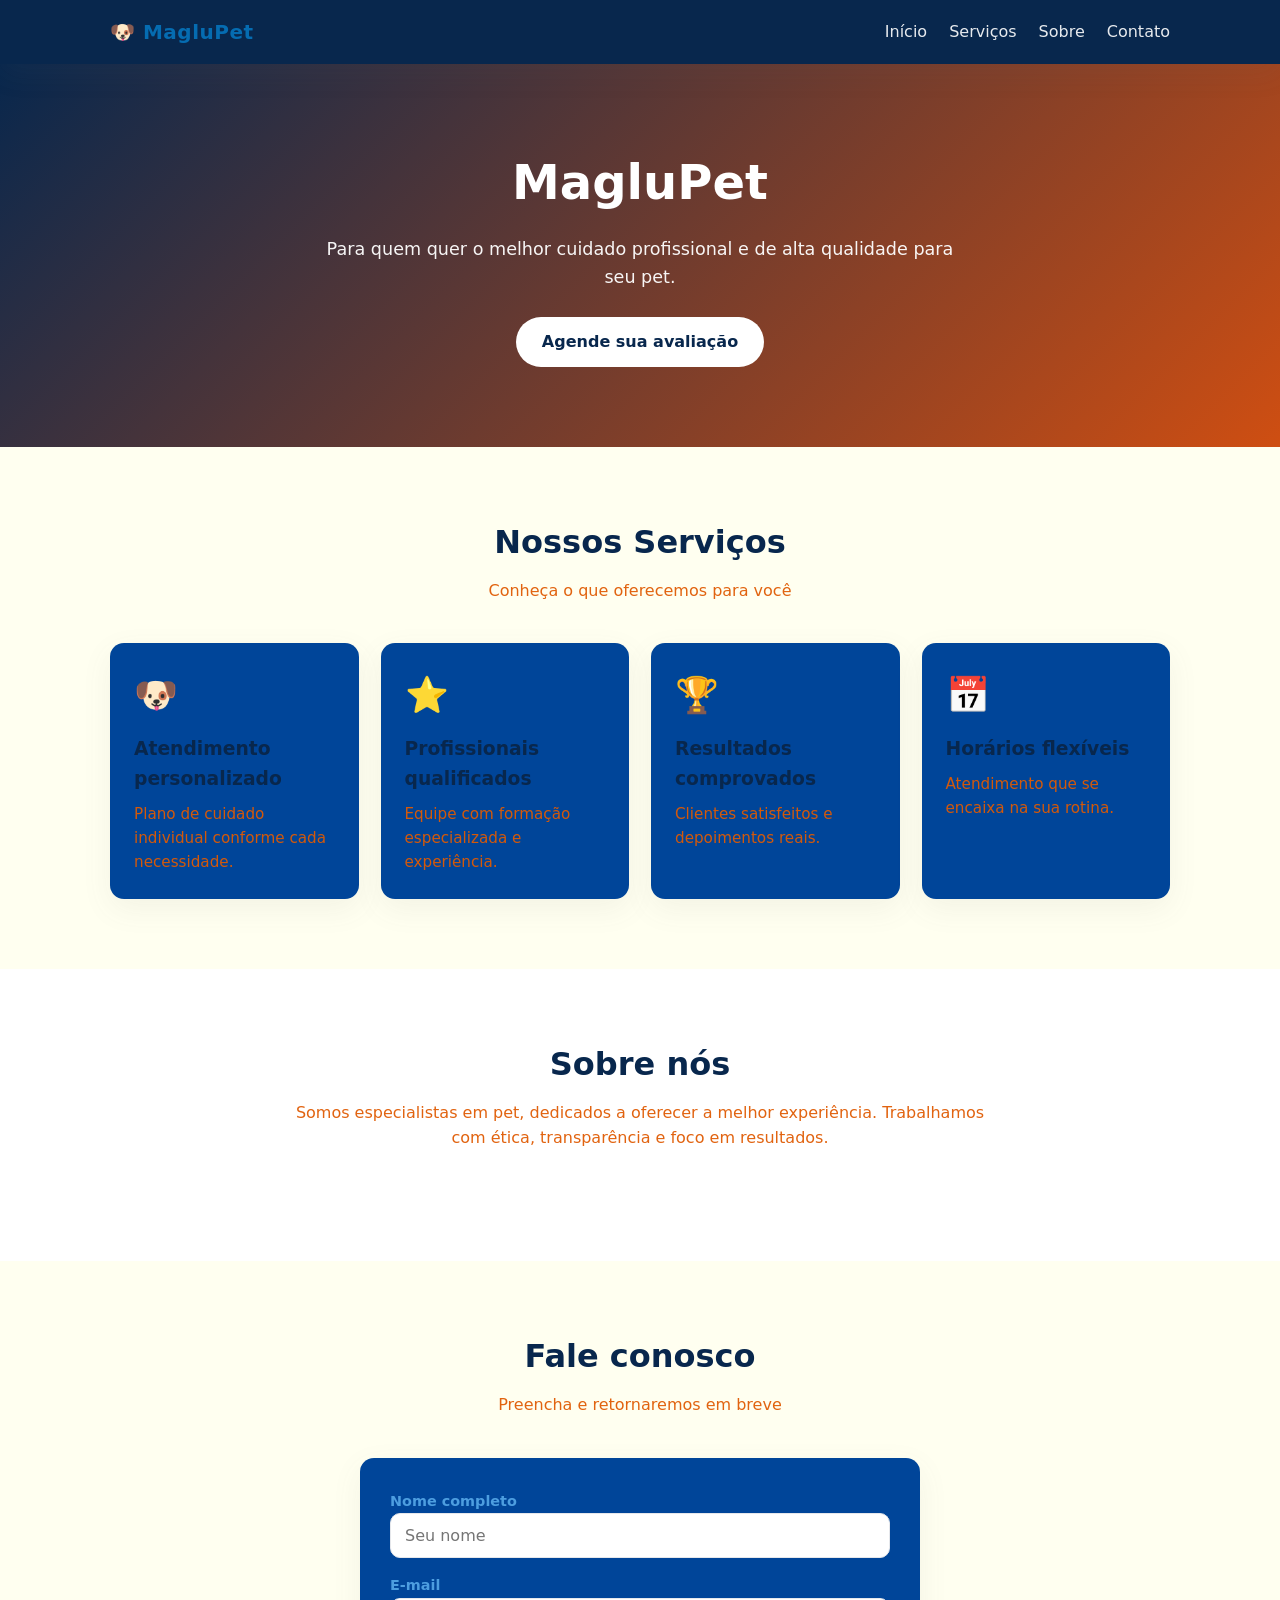
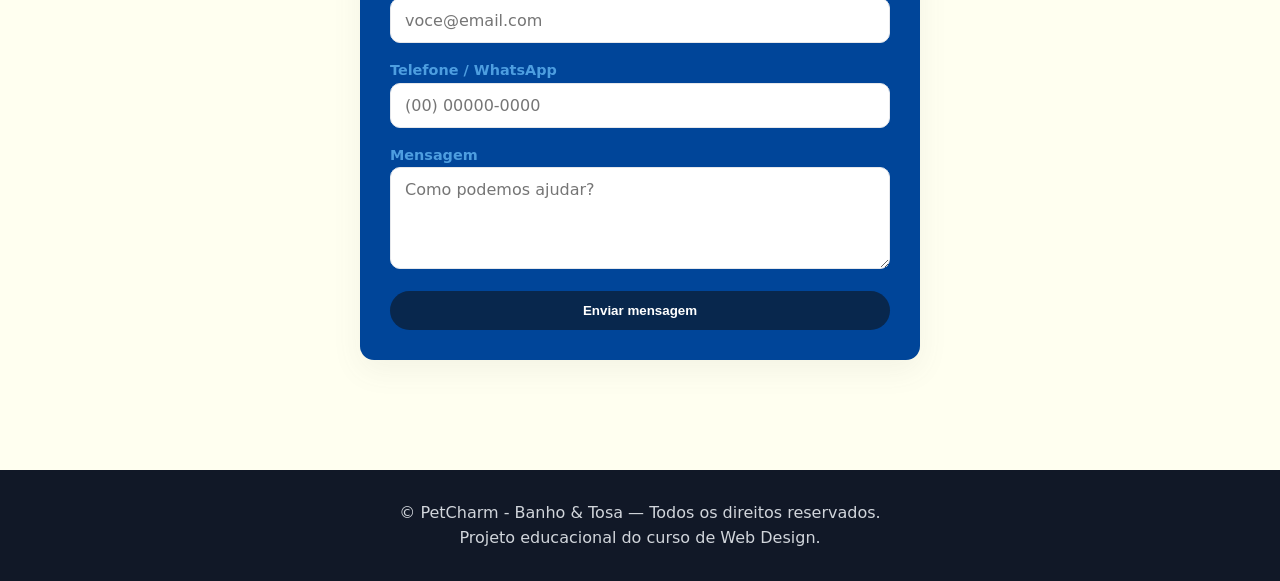
==== projetos-final-2026-2/14-petshop/index.html @ 82dac6c3 "petshop" ====
<!DOCTYPE html>
<!--
  MagluPet - Banho & Tosa
  Projeto didático do curso de Web Design.
  Estrutura: header, hero, serviços (cards), sobre, contato (form), footer.
-->
<html lang="pt-BR">
<head>
  <meta charset="UTF-8" />
  <!-- viewport torna o site responsivo no celular -->
  <meta name="viewport" content="width=device-width, initial-scale=1.0" />
  <title>MagluPet</title>
  <meta name="description" content="Para quem quer o melhor cuidado profissional e de alta qualidade para seu pet." />
  <link rel="stylesheet" href="styles.css" />
</head>
<body>

  <!-- CABEÇALHO com navegação -->
  <header class="site-header">
    <div class="nav">
      <div class="logo">🐶 MagluPet</div>
      <button class="menu-toggle" aria-label="Abrir menu">☰</button>
      <ul id="menu">
        <li><a href="#inicio">Início</a></li>
        <li><a href="#servicos">Serviços</a></li>
        <li><a href="#sobre">Sobre</a></li>
        <li><a href="#contato">Contato</a></li>
      </ul>
    </div>
  </header>

  <!-- HERO: primeira impressão do site -->
  <section class="hero" id="inicio">
    <h1>MagluPet</h1>
    <p>Para quem quer o melhor cuidado profissional e de alta qualidade para seu pet.</p>
    <a href="#contato" class="btn">Agende sua avaliação</a>
  </section>

  <!-- SERVIÇOS em formato de cards -->
  <section id="servicos">
    <div class="container">
      <h2>Nossos Serviços</h2>
      <p class="subtitle">Conheça o que oferecemos para você</p>
      <div class="grid">
        <article class="card">
          <div class="icon">🐶</div>
          <h3>Atendimento personalizado</h3>
          <p>Plano de cuidado individual conforme cada necessidade.</p>
        </article>
        <article class="card">
          <div class="icon">⭐</div>
          <h3>Profissionais qualificados</h3>
          <p>Equipe com formação especializada e experiência.</p>
        </article>
        <article class="card">
          <div class="icon">🏆</div>
          <h3>Resultados comprovados</h3>
          <p>Clientes satisfeitos e depoimentos reais.</p>
        </article>
        <article class="card">
          <div class="icon">📅</div>
          <h3>Horários flexíveis</h3>
          <p>Atendimento que se encaixa na sua rotina.</p>
        </article>
      </div>
    </div>
  </section>

  <!-- SOBRE -->
  <section id="sobre" style="background:#fff;">
    <div class="container">
      <h2>Sobre nós</h2>
      <p class="subtitle" style="max-width:720px; margin-left:auto; margin-right:auto;">
        Somos especialistas em pet, dedicados a oferecer a melhor
        experiência. Trabalhamos com ética, transparência e foco em resultados.
      </p>
    </div>
  </section>

  <!-- CONTATO com formulário -->
  <section id="contato">
    <div class="container">
      <h2>Fale conosco</h2>
      <p class="subtitle">Preencha e retornaremos em breve</p>
      <form class="contact" id="formContato" novalidate>
        <div>
          <label for="nome">Nome completo</label>
          <input type="text" id="nome" name="nome" required placeholder="Seu nome" />
        </div>
        <div>
          <label for="email">E-mail</label>
          <input type="email" id="email" name="email" required placeholder="voce@email.com" />
        </div>
        <div>
          <label for="telefone">Telefone / WhatsApp</label>
          <input type="tel" id="telefone" name="telefone" placeholder="(00) 00000-0000" />
        </div>
        <div>
          <label for="mensagem">Mensagem</label>
          <textarea id="mensagem" name="mensagem" rows="4" required placeholder="Como podemos ajudar?"></textarea>
        </div>
        <button type="submit" class="btn primary">Enviar mensagem</button>
        <div class="mensagem-feedback" id="feedback"></div>
      </form>
    </div>
  </section>

  <footer>
    <p>© <span id="ano"></span> PetCharm - Banho & Tosa — Todos os direitos reservados.</p>
    <p>Projeto educacional do curso de Web Design.</p>
  </footer>

  <script src="script.js"></script>
</body>
</html>
---- projetos-final-2026-2/14-petshop/styles.css ----
/* =========================================================
   PetCharm - Banho & Tosa
   Folha de estilos principal.
   Conceitos: variáveis CSS, seletores, flexbox, grid,
   responsividade, transições e hover.
   ========================================================= */

/* Variáveis (Custom Properties) — facilitam manter o tema */
:root {
  --primary: #08274d;
  --accent: #cc4405f1;
  --bg: #fffff0;
  --text: hsl(207, 70%, 59%);
  --muted:#df5a02f1;
  --card: #004599;
  --radius: 14px;
  --shadow: 0 10px 30px rgba(105, 104, 104, 0.08);
  --container: 1100px;
}

/* Reset simples para padronizar entre navegadores */
* { box-sizing: border-box; margin: 0; padding: 0; }

html { scroll-behavior: smooth; } /* rolagem suave para âncoras */

body {
  font-family: 'Segoe UI', system-ui, -apple-system, sans-serif;
  background: var(--bg);
  color: var(--text);
  line-height: 1.6;
}

img { max-width: 100%; display: block; }

/* Container central reutilizável */
.container {
  max-width: var(--container);
  margin: 0 auto;
  padding: 0 20px;
}

/* ---------- HEADER / NAV ---------- */
header.site-header {
  background: var(--primary);
  color: #056cb1;
  position: sticky; /* fixa ao rolar */
  top: 0;
  z-index: 50;
  box-shadow: var(--shadow);
}
.nav {
  display: flex;
  align-items: center;
  justify-content: space-between;
  padding: 16px 20px;
  max-width: var(--container);
  margin: 0 auto;
}
.nav .logo { font-weight: 800; font-size: 1.25rem; letter-spacing: .5px; }
.nav ul { display: flex; gap: 22px; list-style: none; }
.nav a { color: #fff; text-decoration: none; opacity: .9; transition: opacity .2s; }
.nav a:hover { opacity: 1; text-decoration: underline; }

/* botão hambúrguer (mobile) */
.menu-toggle {
  display: none;
  background: transparent;
  border: 0;
  color: #fff;
  font-size: 1.6rem;
  cursor: pointer;
}

/* ---------- HERO ---------- */
.hero {
  background: linear-gradient(135deg, var(--primary), var(--accent));
  color: #fff;
  padding: 80px 20px;
  text-align: center;
}
.hero h1 { font-size: clamp(1.8rem, 4vw, 3rem); margin-bottom: 14px; }
.hero p { font-size: 1.1rem; max-width: 640px; margin: 0 auto 26px; opacity: .95; }

/* botão reutilizável */
.btn {
  display: inline-block;
  background: #fff;
  color: var(--primary);
  padding: 12px 26px;
  border-radius: 999px;
  text-decoration: none;
  font-weight: 700;
  border: 0;
  cursor: pointer;
  transition: transform .15s ease, box-shadow .15s ease;
}
.btn:hover { transform: translateY(-2px); box-shadow: var(--shadow); }
.btn.primary { background: var(--primary); color: #fff; }

/* ---------- SEÇÕES ---------- */
section { padding: 70px 0; }
section h2 {
  text-align: center;
  font-size: 2rem;
  margin-bottom: 10px;
  color: var(--primary);
}
section .subtitle {
  text-align: center;
  color: var(--muted);
  margin-bottom: 40px;
}

/* Grid de cards reutilizável */
.grid {
  display: grid;
  grid-template-columns: repeat(auto-fit, minmax(240px, 1fr));
  gap: 22px;
}
.card {
  background: var(--card);
  border-radius: var(--radius);
  padding: 24px;
  box-shadow: var(--shadow);
  transition: transform .2s;
}
.card:hover { transform: translateY(-6px); }
.card .icon { font-size: 2.2rem; margin-bottom: 10px; }
.card h3 { color: var(--primary); margin-bottom: 8px; }
.card p { color: var(--muted); font-size: .95rem; }

/* ---------- FORMULÁRIO ---------- */
form.contact {
  max-width: 560px;
  margin: 0 auto;
  background: var(--card);
  padding: 30px;
  border-radius: var(--radius);
  box-shadow: var(--shadow);
  display: grid;
  gap: 14px;
}
form.contact label { font-weight: 600; font-size: .9rem; }
form.contact input,
form.contact select,
form.contact textarea {
  width: 100%;
  padding: 12px 14px;
  border: 1px solid #e5e7eb;
  border-radius: 10px;
  font-family: inherit;
  font-size: 1rem;
  transition: border-color .2s, box-shadow .2s;
}
form.contact input:focus,
form.contact textarea:focus,
form.contact select:focus {
  outline: none;
  border-color: var(--primary);
  box-shadow: 0 0 0 3px color-mix(in srgb, var(--primary) 20%, transparent);
}

.mensagem-feedback {
  margin-top: 14px;
  padding: 12px;
  border-radius: 10px;
  background: #ecfdf5;
  color: #065f46;
  text-align: center;
  display: none;
}
.mensagem-feedback.erro { background: #fef2f2; color: #991b1b; }

/* ---------- FOOTER ---------- */
footer {
  background: #111827;
  color: #d1d5db;
  text-align: center;
  padding: 30px 20px;
  margin-top: 40px;
}
footer a { color: var(--accent); text-decoration: none; }

/* ---------- RESPONSIVO ---------- */
@media (max-width: 720px) {
  .nav ul {
    display: none;
    position: absolute;
    top: 60px; left: 0; right: 0;
    flex-direction: column;
    background: var(--primary);
    padding: 14px 20px;
    gap: 12px;
  }
  .nav ul.open { display: flex; }
  .menu-toggle { display: block; }
}
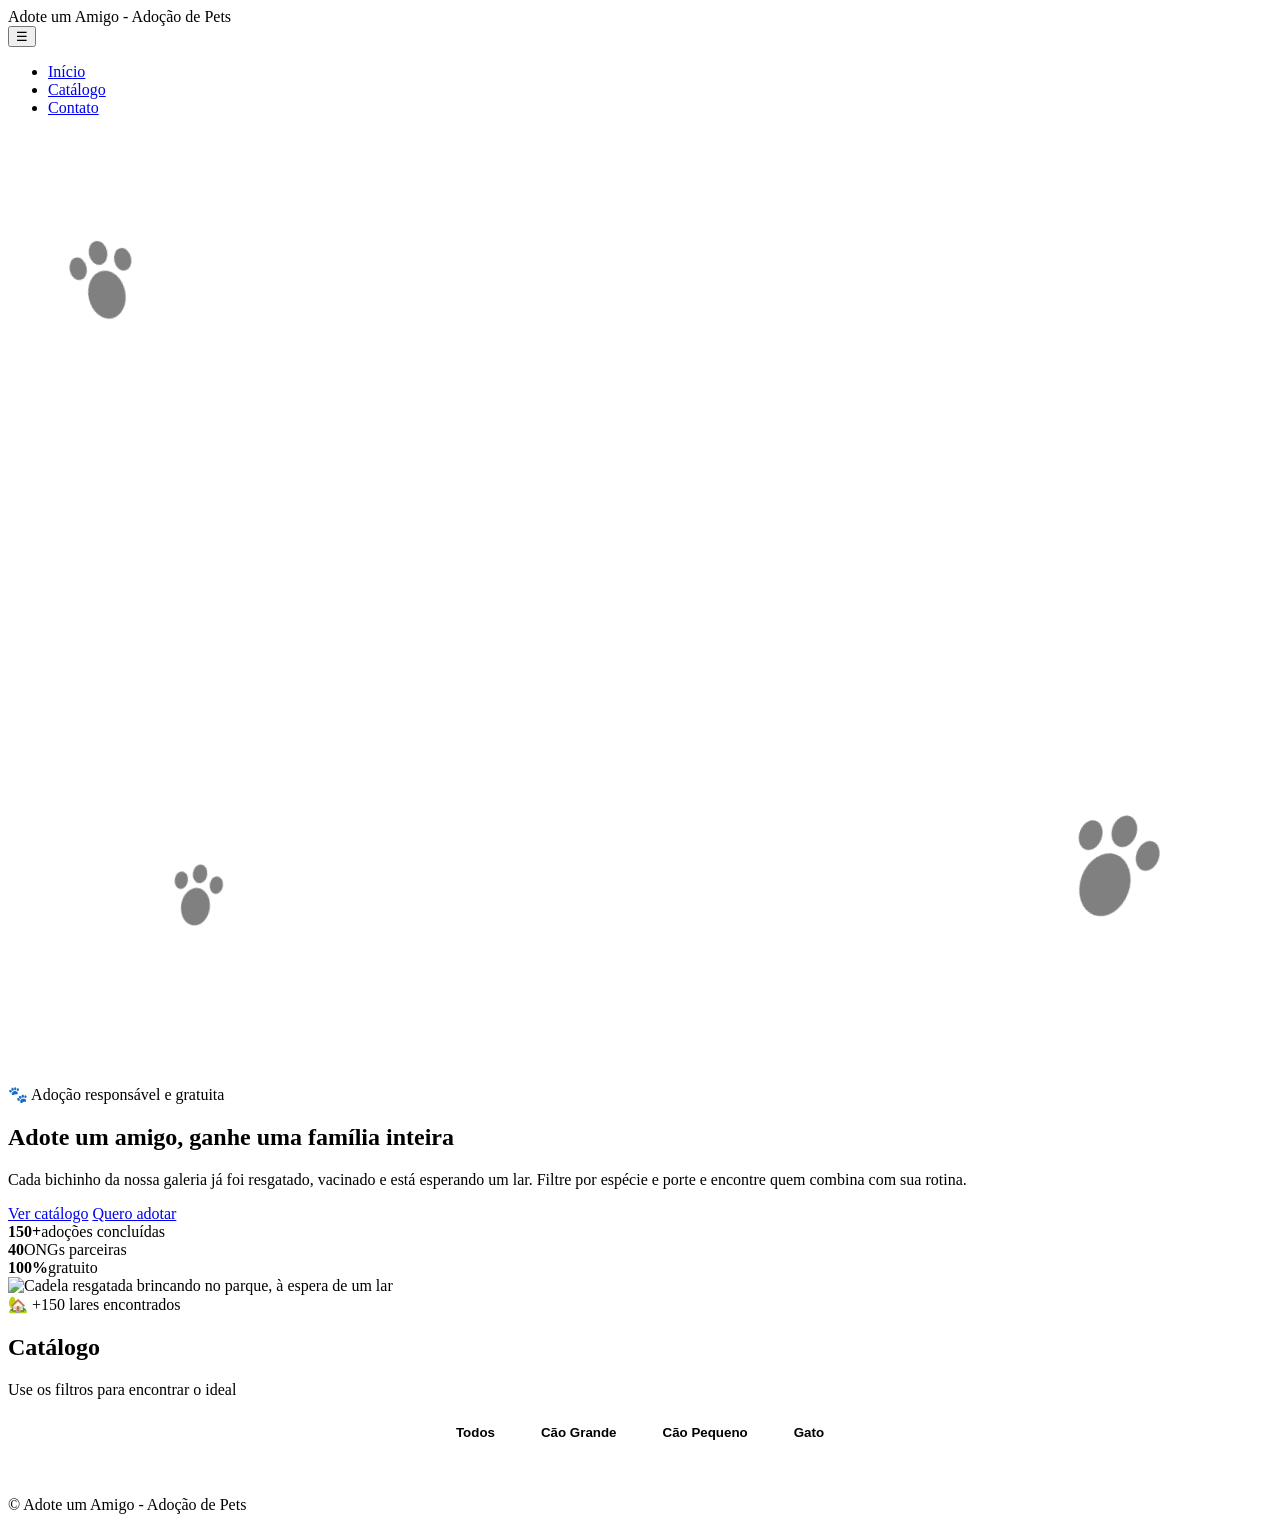
==== commit df0f9384: "projeto-final-adoção" ====
--- a/projetos-final-2026-2/14-petshop/index.html
+++ b/projetos-final-2026-2/14-petshop/index.html
@@ -1,115 +1,121 @@
 <!DOCTYPE html>
-<!--
-  MagluPet - Banho & Tosa
-  Projeto didático do curso de Web Design.
-  Estrutura: header, hero, serviços (cards), sobre, contato (form), footer.
--->
+<!-- Adote um Amigo - Adoção de Pets — Catálogo com filtros (JavaScript) -->
 <html lang="pt-BR">
 <head>
   <meta charset="UTF-8" />
-  <!-- viewport torna o site responsivo no celular -->
   <meta name="viewport" content="width=device-width, initial-scale=1.0" />
-  <title>MagluPet</title>
-  <meta name="description" content="Para quem quer o melhor cuidado profissional e de alta qualidade para seu pet." />
-  <link rel="stylesheet" href="styles.css" />
+  <title>MAGLU Pet Center - Adoção de Pets</title>
+  <meta name="description" content="Galeria de animais com filtro de espécie/porte." />
+  <link rel="preconnect" href="https://fonts.googleapis.com" />
+  <link rel="preconnect" href="https://fonts.gstatic.com" crossorigin />
+  <link href="https://fonts.googleapis.com/css2?family=Baloo+2:wght@500;600;700;800&display=swap" rel="stylesheet" />
+  <link rel="stylesheet" href="estilo/styles.css" />
+  <style>
+    .filtros { display:flex; flex-wrap:wrap; gap:10px; justify-content:center; margin-bottom:30px; }
+    .filtro-btn {
+      padding:10px 18px; border:2px solid var(--primary); background:#fff;
+      color:var(--primary); border-radius:999px; cursor:pointer; font-weight:600;
+      transition: all .2s;
+    }
+    .filtro-btn:hover, .filtro-btn.ativo { background:var(--primary); color:#fff; }
+    .catalogo { display:grid; grid-template-columns:repeat(auto-fit,minmax(220px,1fr)); gap:20px; }
+    .item-card {
+      background:#fff; border-radius:var(--radius); padding:20px;
+      box-shadow:var(--shadow); text-align:center;
+    }
+    .item-card .img { font-size:4rem; margin-bottom:10px; }
+    .item-card .preco { color:var(--primary); font-weight:800; font-size:1.2rem; margin-top:8px; }
+    .vazio { text-align:center; color:var(--muted); padding:40px; }
+  </style>
 </head>
 <body>
-
-  <!-- CABEÇALHO com navegação -->
   <header class="site-header">
     <div class="nav">
-      <div class="logo">🐶 MagluPet</div>
-      <button class="menu-toggle" aria-label="Abrir menu">☰</button>
+      <div class="logo">Adote um Amigo - Adoção de Pets</div>
+      <button class="menu-toggle" aria-label="Menu">☰</button>
       <ul id="menu">
         <li><a href="#inicio">Início</a></li>
-        <li><a href="#servicos">Serviços</a></li>
-        <li><a href="#sobre">Sobre</a></li>
+        <li><a href="#catalogo">Catálogo</a></li>
         <li><a href="#contato">Contato</a></li>
       </ul>
     </div>
   </header>
 
-  <!-- HERO: primeira impressão do site -->
   <section class="hero" id="inicio">
-    <h1>MagluPet</h1>
-    <p>Para quem quer o melhor cuidado profissional e de alta qualidade para seu pet.</p>
-    <a href="#contato" class="btn">Agende sua avaliação</a>
-  </section>
+    <svg class="hero-paws" viewBox="0 0 800 600" preserveAspectRatio="xMidYMid slice" aria-hidden="true">
+      <g fill="var(--primary)" opacity="0.5">
+        <g transform="translate(60,90) scale(0.9) rotate(-12)">
+          <ellipse cx="0" cy="14" rx="13" ry="17"/>
+          <ellipse cx="-16" cy="-8" rx="6" ry="8"/>
+          <ellipse cx="0" cy="-16" rx="6.5" ry="8.5"/>
+          <ellipse cx="16" cy="-8" rx="6" ry="8"/>
+        </g>
+        <g transform="translate(700,460) scale(1.2) rotate(20)">
+          <ellipse cx="0" cy="14" rx="13" ry="17"/>
+          <ellipse cx="-16" cy="-8" rx="6" ry="8"/>
+          <ellipse cx="0" cy="-16" rx="6.5" ry="8.5"/>
+          <ellipse cx="16" cy="-8" rx="6" ry="8"/>
+        </g>
+        <g transform="translate(120,480) scale(0.7) rotate(8)">
+          <ellipse cx="0" cy="14" rx="13" ry="17"/>
+          <ellipse cx="-16" cy="-8" rx="6" ry="8"/>
+          <ellipse cx="0" cy="-16" rx="6.5" ry="8.5"/>
+          <ellipse cx="16" cy="-8" rx="6" ry="8"/>
+        </g>
+      </g>
+    </svg>
 
-  <!-- SERVIÇOS em formato de cards -->
-  <section id="servicos">
-    <div class="container">
-      <h2>Nossos Serviços</h2>
-      <p class="subtitle">Conheça o que oferecemos para você</p>
-      <div class="grid">
-        <article class="card">
-          <div class="icon">🐶</div>
-          <h3>Atendimento personalizado</h3>
-          <p>Plano de cuidado individual conforme cada necessidade.</p>
-        </article>
-        <article class="card">
-          <div class="icon">⭐</div>
-          <h3>Profissionais qualificados</h3>
-          <p>Equipe com formação especializada e experiência.</p>
-        </article>
-        <article class="card">
-          <div class="icon">🏆</div>
-          <h3>Resultados comprovados</h3>
-          <p>Clientes satisfeitos e depoimentos reais.</p>
-        </article>
-        <article class="card">
-          <div class="icon">📅</div>
-          <h3>Horários flexíveis</h3>
-          <p>Atendimento que se encaixa na sua rotina.</p>
-        </article>
+    <div class="hero-inner container">
+      <div class="hero-text">
+        <span class="hero-pill">🐾 Adoção responsável e gratuita</span>
+        <h1>Adote um amigo, ganhe uma família inteira</h1>
+        <p class="lead">Cada bichinho da nossa galeria já foi resgatado, vacinado e está esperando um lar. Filtre por espécie e porte e encontre quem combina com sua rotina.</p>
+        <div class="hero-actions">
+          <a href="#catalogo" class="btn primary">Ver catálogo</a>
+          <a href="mailto:contato@adoteumamigo.com.br" class="link-ghost">Quero adotar</a>
+        </div>
+        <div class="hero-stats">
+          <div><strong>150+</strong><span>adoções concluídas</span></div>
+          <div><strong>40</strong><span>ONGs parceiras</span></div>
+          <div><strong>100%</strong><span>gratuito</span></div>
+        </div>
+      </div>
+      <div class="hero-media">
+        <div class="hero-blob">
+          <img src="imagens/banner.jpg" alt="Cadela resgatada brincando no parque, à espera de um lar" />
+        </div>
+        <span class="hero-chip">🏡 +150 lares encontrados</span>
       </div>
     </div>
   </section>
 
-  <!-- SOBRE -->
-  <section id="sobre" style="background:#fff;">
+  <section id="catalogo">
     <div class="container">
-      <h2>Sobre nós</h2>
-      <p class="subtitle" style="max-width:720px; margin-left:auto; margin-right:auto;">
-        Somos especialistas em pet, dedicados a oferecer a melhor
-        experiência. Trabalhamos com ética, transparência e foco em resultados.
-      </p>
+      <h2>Catálogo</h2>
+      <p class="subtitle">Use os filtros para encontrar o ideal</p>
+      <div class="filtros" id="filtros"><button class="filtro-btn" data-filtro="Todos">Todos</button><button class="filtro-btn" data-filtro="Cão Grande">Cão Grande</button><button class="filtro-btn" data-filtro="Cão Pequeno">Cão Pequeno</button><button class="filtro-btn" data-filtro="Gato">Gato</button></div>
+      <div class="catalogo" id="lista"></div>
     </div>
   </section>
 
-  <!-- CONTATO com formulário -->
-  <section id="contato">
-    <div class="container">
-      <h2>Fale conosco</h2>
-      <p class="subtitle">Preencha e retornaremos em breve</p>
-      <form class="contact" id="formContato" novalidate>
-        <div>
-          <label for="nome">Nome completo</label>
-          <input type="text" id="nome" name="nome" required placeholder="Seu nome" />
-        </div>
-        <div>
-          <label for="email">E-mail</label>
-          <input type="email" id="email" name="email" required placeholder="voce@email.com" />
-        </div>
-        <div>
-          <label for="telefone">Telefone / WhatsApp</label>
-          <input type="tel" id="telefone" name="telefone" placeholder="(00) 00000-0000" />
-        </div>
-        <div>
-          <label for="mensagem">Mensagem</label>
-          <textarea id="mensagem" name="mensagem" rows="4" required placeholder="Como podemos ajudar?"></textarea>
-        </div>
-        <button type="submit" class="btn primary">Enviar mensagem</button>
-        <div class="mensagem-feedback" id="feedback"></div>
-      </form>
-    </div>
-  </section>
+  <footer><p>© <span id="ano"></span> Adote um Amigo - Adoção de Pets</p></footer>
 
-  <footer>
-    <p>© <span id="ano"></span> PetCharm - Banho & Tosa — Todos os direitos reservados.</p>
-    <p>Projeto educacional do curso de Web Design.</p>
-  </footer>
-
-  <script src="script.js"></script>
+  <!-- Dados do catálogo embarcados (em projetos reais viria de uma API) -->
+  <script>
+    window.ITENS = [
+      {"nome": "Thor", "categoria": "Cão Grande", "preco": "3 anos", "foto": "imagens/img1.png"},
+      {"nome": "Mimi", "categoria": "Gato", "preco": "2 anos", "foto": "imagens/img5.png"},
+      {"nome": "Bidu", "categoria": "Cão Pequeno", "preco": "1 ano", "foto": "imagens/img2.png"},
+      {"nome": "Luna", "categoria": "Gato", "preco": "5 anos", "foto": "imagens/img6.png"},
+      {"nome": "Rex", "categoria": "Cão Grande", "preco": "4 anos", "foto": "imagens/img4.png"},
+      {"nome": "Pipoca", "categoria": "Cão Pequeno", "preco": "6 meses", "foto": "imagens/img3.png"},
+      {"nome": "bela", "categoria": "Filhote", "preco": "5 meses", "foto": "imagens/img7.png"},
+      {"nome": "Luna", "categoria": "Cão Pequeno", "preco": "2ano", "foto": "imagens/img8.png"},
+      {"nome": "Dama", "categoria": "Cão Grande", "preco": "1anos", "foto": "imagens/img9.png"},
+      {"nome": "Moranguinho", "categoria": "Gato", "preco": "3 anos", "foto": "imagens/img10.png"},
+    ];
+    window.LABEL_PRECO = "Idade:";
+</script>
+  <script src="js/script.js"></script>
 </body>
-</html>
+</html>
